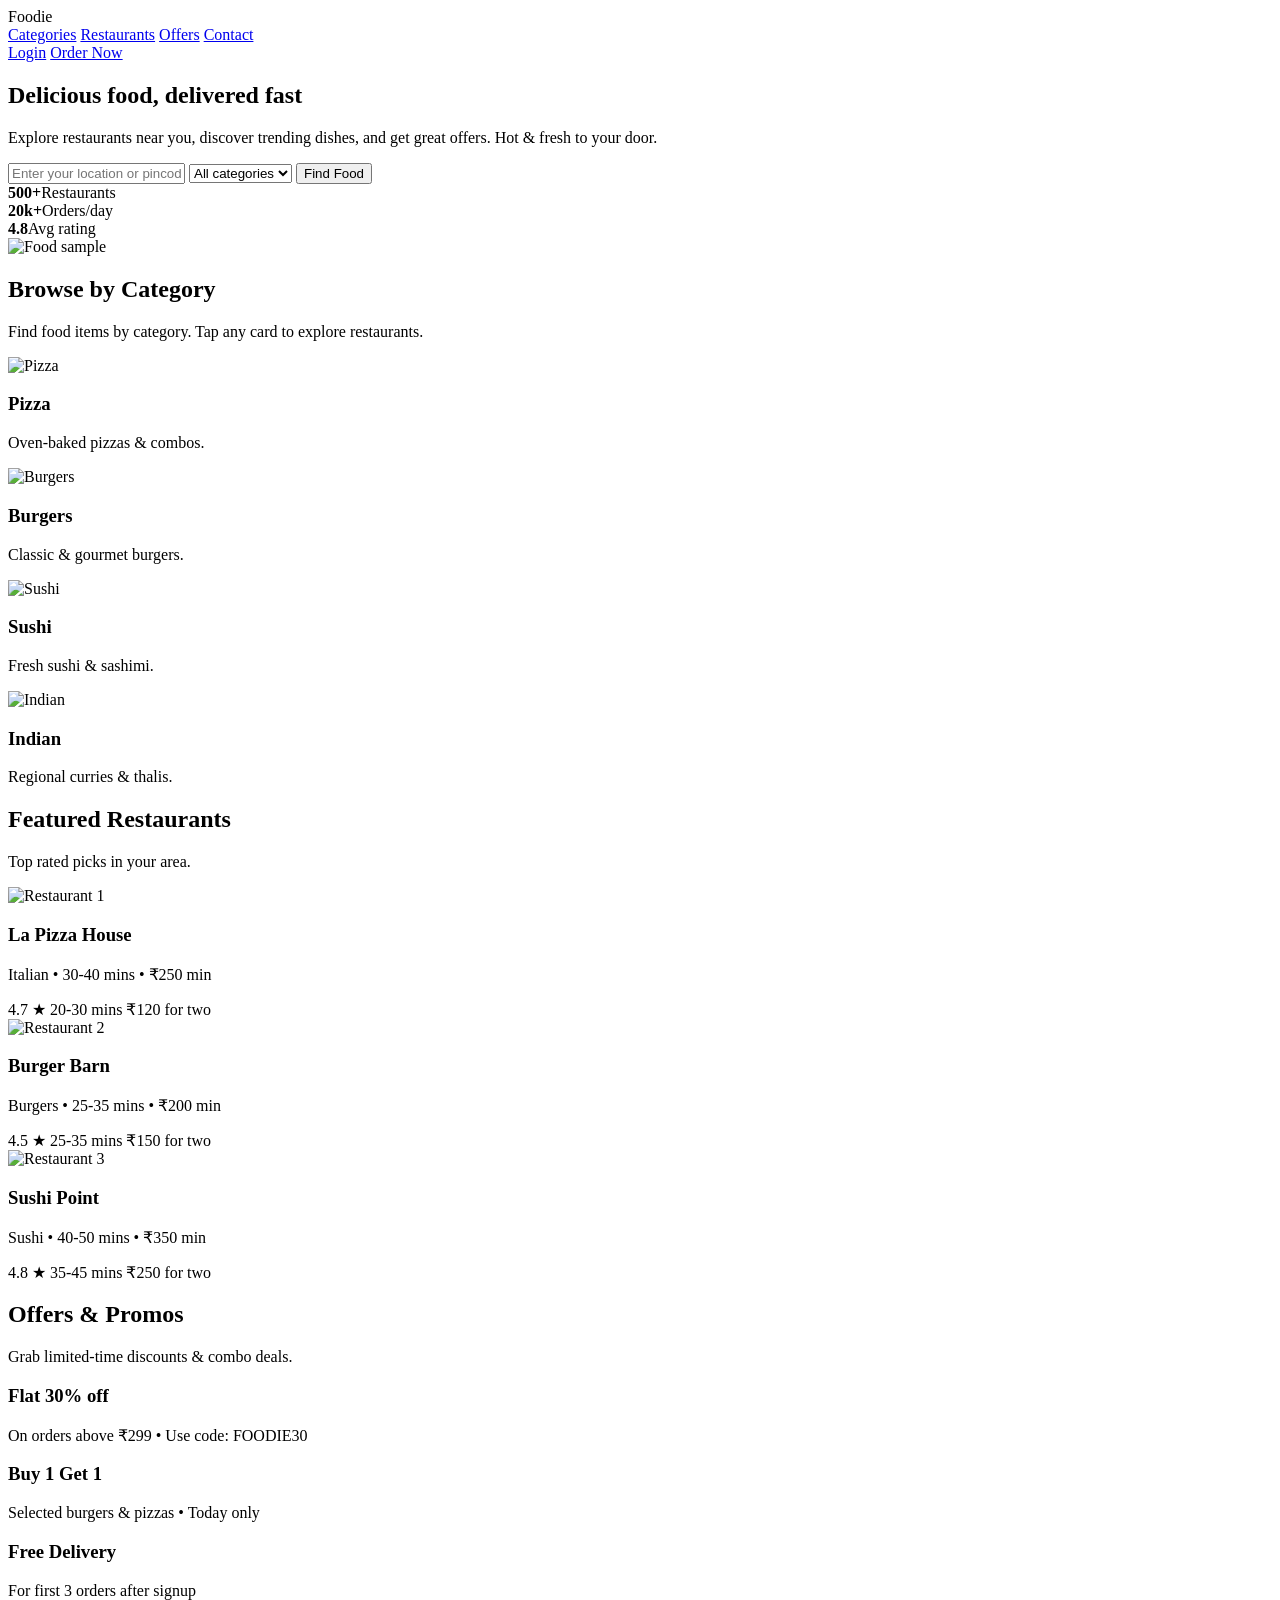
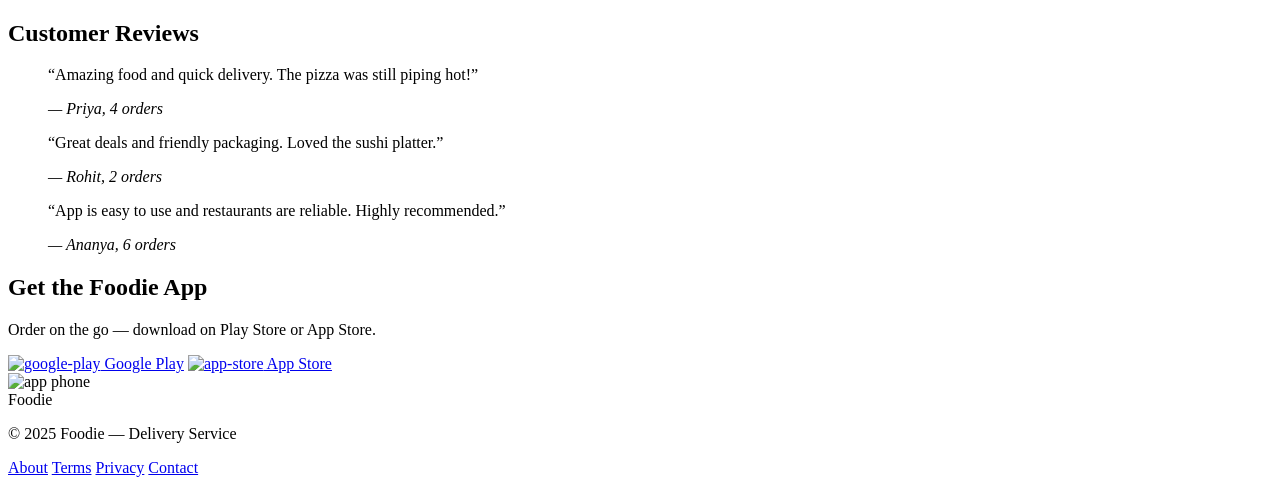
==== Capstone Project.html @ f7f38021 "Add files via upload" ====
<!doctype html>
<html lang="en">
<head>
  <meta charset="utf-8" />
  <meta name="viewport" content="width=device-width,initial-scale=1" />
  <title>Foodie — Food Delivery Landing</title>
  <meta name="description" content="Foodie — sample food delivery landing page built with HTML & CSS (Flexbox + Grid).">
  <link rel="stylesheet" href="style.css">
</head>
<body>
  <header class="site-header">
    <div class="wrap header-inner">
      <div class="brand">
        <div class="logo">Foodie</div>
        <nav class="main-nav" aria-label="Primary">
          <a href="#categories">Categories</a>
          <a href="#restaurants">Restaurants</a>
          <a href="#offers">Offers</a>
          <a href="#contact">Contact</a>
        </nav>
      </div>

      <div class="header-actions">
        <a href="#" class="btn ghost">Login</a>
        <a href="#" class="btn primary">Order Now</a>
      </div>
    </div>
  </header>

  <!-- HERO -->
  <section class="hero">
    <div class="wrap hero-inner">
      <div class="hero-left">
        <h1>Delicious food, <span class="accent">delivered fast</span></h1>
        <p class="lead">Explore restaurants near you, discover trending dishes, and get great offers. Hot & fresh to your door.</p>

        <!-- search / order bar -->
        <form class="search-bar" action="#" method="get" aria-label="Search restaurants">
          <input type="text" name="location" placeholder="Enter your location or pincode" required>
          <select name="category" aria-label="Category">
            <option value="">All categories</option>
            <option>Pizza</option>
            <option>Burgers</option>
            <option>Sushi</option>
            <option>Indian</option>
          </select>
          <button class="btn primary" type="submit">Find Food</button>
        </form>

        <div class="hero-stats">
          <div><strong>500+</strong><span>Restaurants</span></div>
          <div><strong>20k+</strong><span>Orders/day</span></div>
          <div><strong>4.8</strong><span>Avg rating</span></div>
        </div>
      </div>

      <div class="hero-right">
        <div class="phone-mock">
          <img src="https://images.unsplash.com/photo-1600891964599-f61ba0e24092?q=80&w=800&auto=format&fit=crop&ixlib=rb-4.0.3&s=7fa1d64c0f8b6b7b498f5c6ac7f0f0a6" alt="Food sample">
        </div>
      </div>
    </div>
  </section>

  <!-- CATEGORIES (GRID) -->
  <section id="categories" class="wrap section">
    <h2 class="section-title">Browse by Category</h2>
    <p class="muted">Find food items by category. Tap any card to explore restaurants.</p>

    <div class="category-grid">
      <article class="cat-card">
        <img src="https://images.unsplash.com/photo-1544025162-d76694265947?q=80&w=800&auto=format&fit=crop&ixlib=rb-4.0.3&s=f6f9aa4dcd5b8a2a2d328a0d3c1b2e52" alt="Pizza">
        <h3>Pizza</h3>
        <p class="muted">Oven-baked pizzas & combos.</p>
      </article>

      <article class="cat-card">
        <img src="https://images.unsplash.com/photo-1550547660-d9450f859349?q=80&w=800&auto=format&fit=crop&ixlib=rb-4.0.3&s=7a6e4bb0404a6f1b2d4caa2f6c9e3c2f" alt="Burgers">
        <h3>Burgers</h3>
        <p class="muted">Classic & gourmet burgers.</p>
      </article>

      <article class="cat-card">
        <img src="https://images.unsplash.com/photo-1517248135467-4c7edcad34c4?q=80&w=800&auto=format&fit=crop&ixlib=rb-4.0.3&s=5b7b1f5a6b9a7d0f6a2b3b9c2b7e2a0a" alt="Sushi">
        <h3>Sushi</h3>
        <p class="muted">Fresh sushi & sashimi.</p>
      </article>

      <article class="cat-card">
        <img src="https://images.unsplash.com/photo-1598515213694-1d1b7b9a3f3c?q=80&w=800&auto=format&fit=crop&ixlib=rb-4.0.3&s=8b1a2a1b3a8f2d9f9f2a3b1c4d5e6f7a" alt="Indian">
        <h3>Indian</h3>
        <p class="muted">Regional curries & thalis.</p>
      </article>
    </div>
  </section>

  <!-- FEATURED RESTAURANTS -->
  <section id="restaurants" class="wrap section">
    <h2 class="section-title">Featured Restaurants</h2>
    <p class="muted">Top rated picks in your area.</p>

    <div class="restaurant-grid">
      <article class="restaurant-card">
        <img src="https://images.unsplash.com/photo-1544511916-0148ccdeb877?q=80&w=800&auto=format&fit=crop&ixlib=rb-4.0.3&s=7c7b45f6b2176b3a6f4c2d8e9a6b7c3d" alt="Restaurant 1">
        <div class="rc-body">
          <h3>La Pizza House</h3>
          <p class="muted">Italian • 30-40 mins • ₹250 min</p>
          <div class="rc-meta">
            <span class="pill">4.7 ★</span>
            <span class="pill">20-30 mins</span>
            <span class="pill">₹120 for two</span>
          </div>
        </div>
      </article>

      <article class="restaurant-card">
        <img src="https://images.unsplash.com/photo-1600891964599-f61ba0e24092?q=80&w=800&auto=format&fit=crop&ixlib=rb-4.0.3&s=7fa1d64c0f8b6b7b498f5c6ac7f0f0a6" alt="Restaurant 2">
        <div class="rc-body">
          <h3>Burger Barn</h3>
          <p class="muted">Burgers • 25-35 mins • ₹200 min</p>
          <div class="rc-meta">
            <span class="pill">4.5 ★</span>
            <span class="pill">25-35 mins</span>
            <span class="pill">₹150 for two</span>
          </div>
        </div>
      </article>

      <article class="restaurant-card">
        <img src="https://images.unsplash.com/photo-1543353071-873f17a7a088?q=80&w=800&auto=format&fit=crop&ixlib=rb-4.0.3&s=2c7f0b8c4d7f8a2e1b3c4d5e6f7a8b9c" alt="Restaurant 3">
        <div class="rc-body">
          <h3>Sushi Point</h3>
          <p class="muted">Sushi • 40-50 mins • ₹350 min</p>
          <div class="rc-meta">
            <span class="pill">4.8 ★</span>
            <span class="pill">35-45 mins</span>
            <span class="pill">₹250 for two</span>
          </div>
        </div>
      </article>
    </div>
  </section>

  <!-- PROMO / OFFERS -->
  <section id="offers" class="wrap section">
    <h2 class="section-title">Offers & Promos</h2>
    <p class="muted">Grab limited-time discounts & combo deals.</p>

    <div class="offers-row">
      <div class="promo-card">
        <h3>Flat 30% off</h3>
        <p class="muted">On orders above ₹299 • Use code: FOODIE30</p>
      </div>

      <div class="promo-card">
        <h3>Buy 1 Get 1</h3>
        <p class="muted">Selected burgers & pizzas • Today only</p>
      </div>

      <div class="promo-card">
        <h3>Free Delivery</h3>
        <p class="muted">For first 3 orders after signup</p>
      </div>
    </div>
  </section>

  <!-- TESTIMONIALS -->
  <section class="wrap section">
    <h2 class="section-title">Customer Reviews</h2>
    <div class="testimonial-grid">
      <blockquote class="testimonial">
        <p>“Amazing food and quick delivery. The pizza was still piping hot!”</p>
        <cite>— Priya, 4 orders</cite>
      </blockquote>

      <blockquote class="testimonial">
        <p>“Great deals and friendly packaging. Loved the sushi platter.”</p>
        <cite>— Rohit, 2 orders</cite>
      </blockquote>

      <blockquote class="testimonial">
        <p>“App is easy to use and restaurants are reliable. Highly recommended.”</p>
        <cite>— Ananya, 6 orders</cite>
      </blockquote>
    </div>
  </section>

  <!-- APP DOWNLOAD -->
  <section class="wrap section app-download">
    <div class="download-inner">
      <div>
        <h2>Get the Foodie App</h2>
        <p class="muted">Order on the go — download on Play Store or App Store.</p>
        <div class="store-links">
          <a class="store-btn" href="#"><img alt="google-play" src="https://img.icons8.com/ios-filled/24/000000/google-play.png"> Google Play</a>
          <a class="store-btn" href="#"><img alt="app-store" src="https://img.icons8.com/ios-filled/24/000000/apple-app-store.png"> App Store</a>
        </div>
      </div>

      <div class="app-phone">
        <img src="https://images.unsplash.com/photo-1523475496153-3d6ccf0b7ae9?q=80&w=800&auto=format&fit=crop&ixlib=rb-4.0.3&s=1b2b1d9f3c0a7a5c6b1d2a3b4c5d6e7f" alt="app phone">
      </div>
    </div>
  </section>

  <!-- FOOTER -->
  <footer class="site-footer">
    <div class="wrap footer-inner">
      <div class="foot-left">
        <div class="logo small">Foodie</div>
        <p class="muted small">© 2025 Foodie — Delivery Service</p>
      </div>
      <div class="foot-right">
        <nav class="footer-nav">
          <a href="#">About</a>
          <a href="#">Terms</a>
          <a href="#">Privacy</a>
          <a href="#contact">Contact</a>
        </nav>
      </div>
    </div>
  </footer>
</body>
</html>
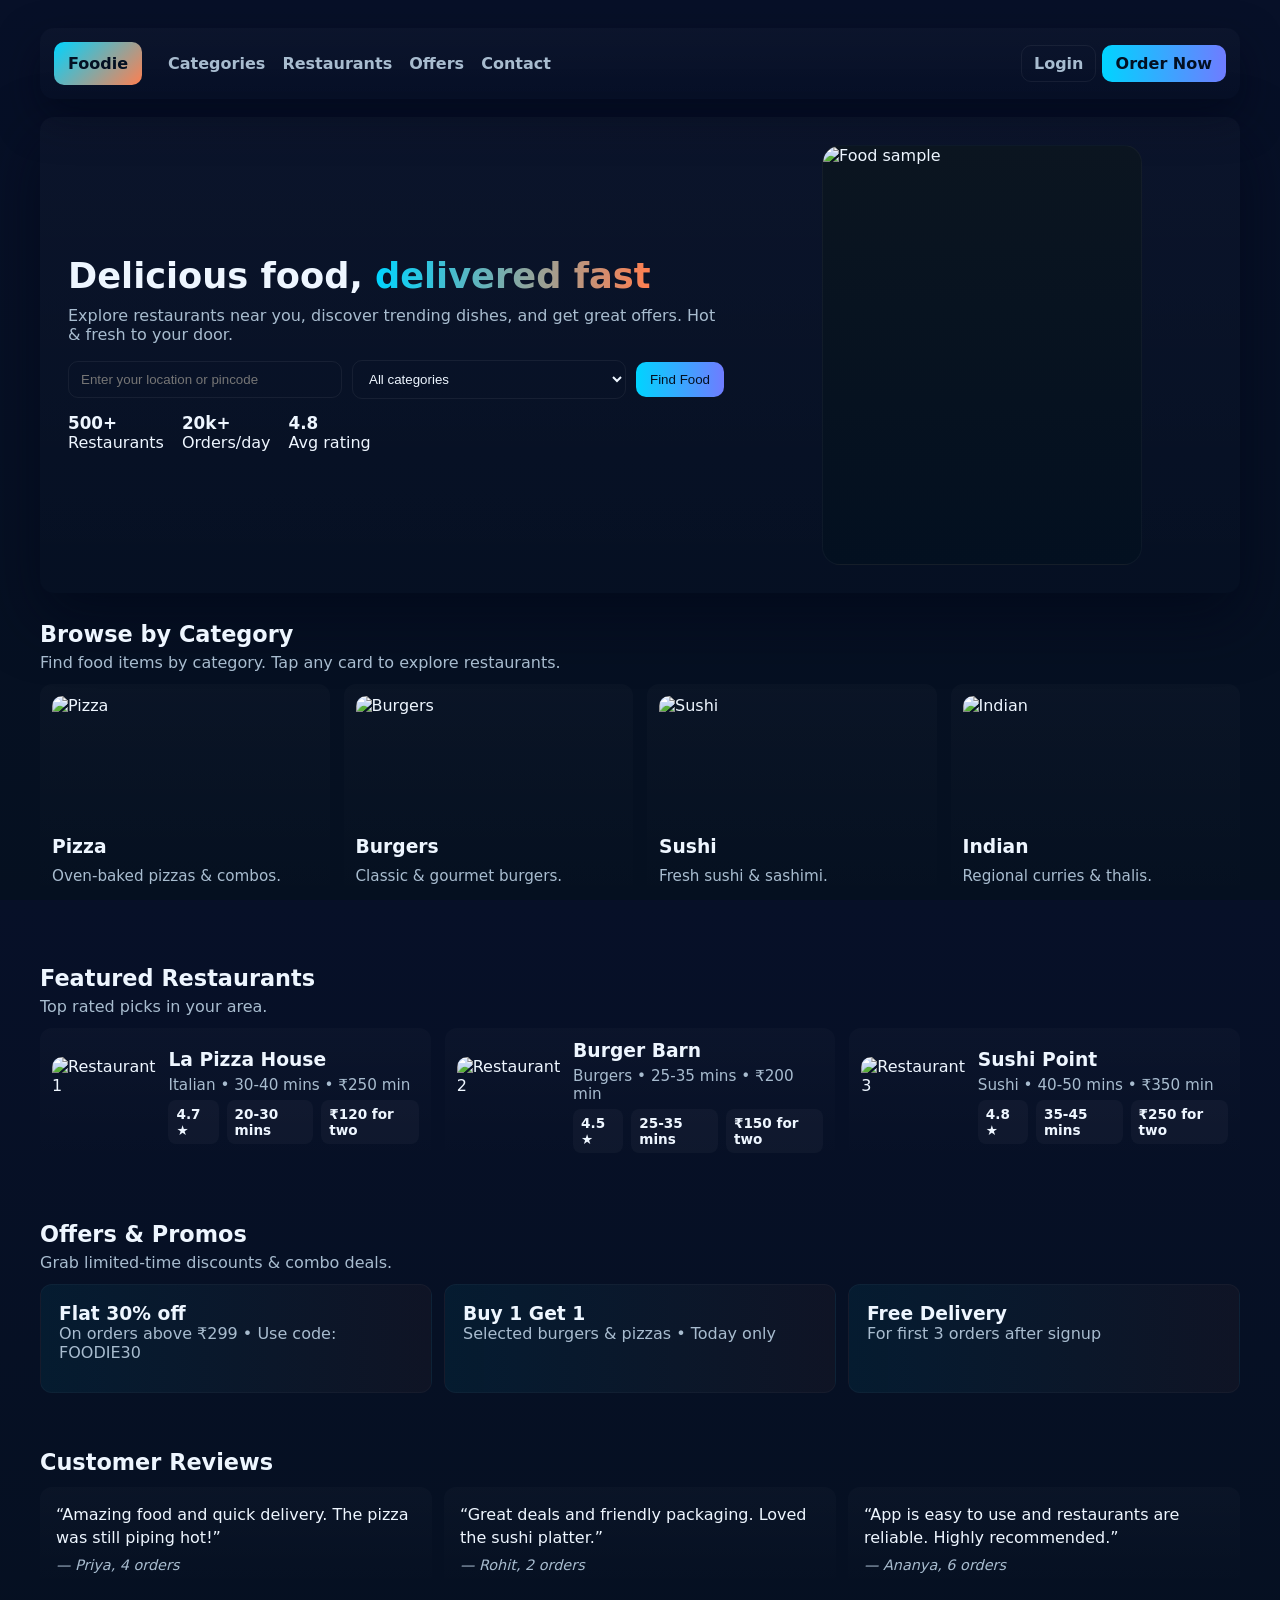
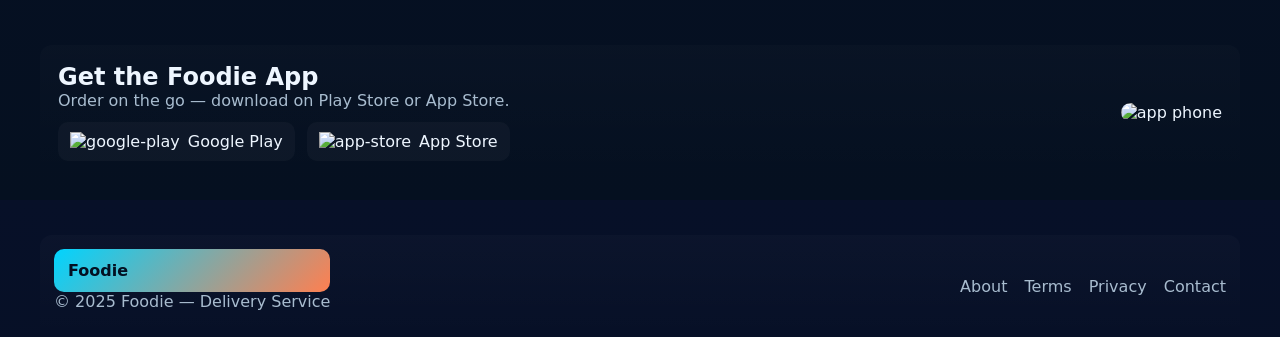
==== commit 0e047033: "Add files via upload" ====
--- a/Capstone Project.html
+++ b/Capstone Project.html
@@ -221,4 +221,4 @@
     </div>
   </footer>
 </body>
-</html>
+</html>
--- a/style.css
+++ b/style.css
@@ -0,0 +1,136 @@
+/* =========== Root & reset =========== */
+:root{
+  --bg: #ffffff;            /* light background for document (card-based look) */
+  --page-bg: #0b1220;       /* dark page background */
+  --card: #0f1a25;
+  --muted: #a8bccf;
+  --text: #eef6ff;
+  --accent1: #00d4ff;
+  --accent2: #ff7f50;
+  --glass: rgba(255,255,255,0.03);
+  --radius: 14px;
+  --maxw: 1200px;
+  --gap: 18px;
+}
+*{box-sizing:border-box;margin:0;padding:0}
+html,body{height:100%}
+body{
+  font-family: Inter, system-ui, -apple-system, "Segoe UI", Roboto, Arial;
+  background: linear-gradient(180deg, #071028 0%, #051020 100%);
+  color:var(--text);
+  -webkit-font-smoothing:antialiased;
+  padding:28px 20px;
+}
+
+/* wrapper */
+.wrap{max-width:var(--maxw);margin:0 auto}
+
+/* header */
+.site-header{margin-bottom:18px}
+.header-inner{display:flex;align-items:center;justify-content:space-between;padding:14px;background:linear-gradient(180deg, rgba(255,255,255,0.02), transparent);border-radius:14px;box-shadow:0 18px 40px rgba(2,6,23,0.5)}
+.brand{display:flex;align-items:center;gap:14px}
+.logo{font-weight:800;padding:12px 14px;border-radius:10px;background:linear-gradient(135deg,var(--accent1),var(--accent2));color:#031022}
+.main-nav a{color:var(--muted);text-decoration:none;margin-left:12px;font-weight:600}
+.main-nav a:hover{color:var(--text)}
+.header-actions .btn{padding:8px 12px;border-radius:10px;text-decoration:none;font-weight:700}
+.btn{display:inline-block}
+.btn.ghost{background:transparent;border:1px solid rgba(255,255,255,0.06);color:var(--muted)}
+.btn.primary{background:linear-gradient(90deg,var(--accent1),#6f7cff);color:#031022;padding:9px 14px;border-radius:10px;border:none}
+
+/* HERO */
+.hero{margin-top:18px}
+.hero-inner{display:grid;grid-template-columns:1fr 460px;gap:28px;align-items:center;padding:28px;background:linear-gradient(180deg, rgba(255,255,255,0.02), transparent);border-radius:14px;box-shadow:0 24px 60px rgba(2,6,23,0.6)}
+.hero-left{max-width:720px}
+.hero-left h1{font-size:2.2rem;line-height:1.05;margin-bottom:12px}
+.accent{background:linear-gradient(90deg,var(--accent1),var(--accent2));-webkit-background-clip:text;background-clip:text;color:transparent;font-weight:800}
+.lead{color:var(--muted);margin-bottom:16px}
+
+/* Search bar */
+.search-bar{display:flex;gap:10px;align-items:center;margin-bottom:14px}
+.search-bar input, .search-bar select{
+  flex:1;padding:10px 12px;border-radius:10px;border:1px solid rgba(255,255,255,0.06);background:transparent;color:var(--text)
+}
+.search-bar .btn{padding:10px 14px;border-radius:10px}
+
+/* hero stats */
+.hero-stats{display:flex;gap:18px;margin-top:10px}
+.hero-stats div{display:flex;flex-direction:column}
+.hero-stats strong{font-size:1.05rem}
+
+/* HERO RIGHT PHONE MOCK */
+.hero-right{display:flex;justify-content:center}
+.phone-mock{width:320px;height:420px;border-radius:18px;overflow:hidden;background:linear-gradient(180deg,#0b1520,#031020);display:grid;place-items:center;border:1px solid rgba(255,255,255,0.04)}
+.phone-mock img{width:100%;height:100%;object-fit:cover;display:block}
+
+/* SECTION style */
+.section{padding:28px 0}
+.section-title{font-size:1.4rem;margin-bottom:6px}
+.muted{color:var(--muted);margin-bottom:12px;}
+
+/* CATEGORY GRID */
+.category-grid{display:grid;grid-template-columns:repeat(4,1fr);gap:14px;margin-top:12px}
+.cat-card{background:linear-gradient(180deg, rgba(255,255,255,0.02), transparent);padding:12px;border-radius:12px;display:flex;flex-direction:column;gap:10px;align-items:start}
+.cat-card img{width:100%;height:130px;object-fit:cover;border-radius:10px;display:block}
+.cat-card h3{margin:0}
+.cat-card p{color:var(--muted);font-size:0.95rem}
+
+/* RESTAURANTS GRID */
+.restaurant-grid{display:grid;grid-template-columns:repeat(3,1fr);gap:14px;margin-top:12px}
+.restaurant-card{display:flex;gap:12px;background:linear-gradient(180deg, rgba(255,255,255,0.02), transparent);padding:12px;border-radius:12px;align-items:center}
+.restaurant-card img{width:120px;height:80px;object-fit:cover;border-radius:10px}
+.rc-body h3{margin:0}
+.rc-body p{color:var(--muted);font-size:0.95rem;margin:6px 0}
+.rc-meta{display:flex;gap:8px;margin-top:6px}
+.pill{background:rgba(255,255,255,0.03);padding:6px 8px;border-radius:8px;font-weight:700;font-size:0.85rem}
+
+/* OFFERS */
+.offers-row{display:flex;gap:12px;margin-top:12px;flex-wrap:wrap}
+.promo-card{flex:1;min-width:220px;padding:18px;border-radius:12px;background:linear-gradient(90deg, rgba(0,212,255,0.06), rgba(255,127,80,0.04));border:1px solid rgba(255,255,255,0.03)}
+.promo-card h3{margin:0}
+.promo-card p{color:var(--muted)}
+
+/* TESTIMONIALS */
+.testimonial-grid{display:grid;grid-template-columns:repeat(3,1fr);gap:12px;margin-top:12px}
+.testimonial{background:linear-gradient(180deg, rgba(255,255,255,0.02), transparent);padding:16px;border-radius:12px;font-style:normal}
+.testimonial p{margin:0;color:var(--text);line-height:1.45}
+.testimonial cite{display:block;margin-top:8px;color:var(--muted);font-size:0.9rem}
+
+/* APP DOWNLOAD */
+.app-download .download-inner{display:flex;align-items:center;justify-content:space-between;gap:18px;padding:18px;background:linear-gradient(180deg, rgba(255,255,255,0.015), transparent);border-radius:12px}
+.store-links{display:flex;gap:12px;margin-top:10px}
+.store-btn{display:inline-flex;gap:8px;align-items:center;padding:10px 12px;border-radius:10px;background:rgba(255,255,255,0.03);color:var(--text);text-decoration:none}
+.app-phone img{width:220px;height:120px;object-fit:cover;border-radius:10px}
+
+/* FOOTER */
+.site-footer{margin-top:28px}
+.footer-inner{display:flex;justify-content:space-between;align-items:center;padding:14px;background:linear-gradient(180deg, rgba(255,255,255,0.02), transparent);border-radius:12px}
+.footer-nav a{color:var(--muted);margin-left:12px;text-decoration:none}
+
+/* HOVER & TRANSITIONS */
+a,button{transition:all .18s ease-in-out}
+.cat-card:hover, .restaurant-card:hover, .promo-card:hover, .testimonial:hover{transform:translateY(-6px);box-shadow:0 16px 40px rgba(2,6,23,0.45)}
+.cat-card img{transition:transform .25s ease}
+.cat-card:hover img{transform:scale(1.05)}
+
+/* RESPONSIVE */
+@media (max-width:1100px){
+  .hero-inner{grid-template-columns:1fr 360px}
+  .category-grid{grid-template-columns:repeat(3,1fr)}
+  .restaurant-grid{grid-template-columns:repeat(2,1fr)}
+  .testimonial-grid{grid-template-columns:repeat(2,1fr)}
+}
+@media (max-width:780px){
+  .header-inner{flex-direction:column;gap:12px;align-items:flex-start}
+  .hero-inner{grid-template-columns:1fr;gap:18px}
+  .phone-mock{width:260px;height:360px}
+  .category-grid{grid-template-columns:repeat(2,1fr)}
+  .restaurant-grid{grid-template-columns:1fr}
+  .testimonial-grid{grid-template-columns:1fr}
+  .download-inner{flex-direction:column;align-items:flex-start}
+}
+@media (max-width:420px){
+  .wrap{padding:0 10px}
+  .hero-left h1{font-size:1.6rem}
+  .hero-stats{flex-direction:column;gap:8px}
+  .category-grid{grid-template-columns:1fr}
+}
